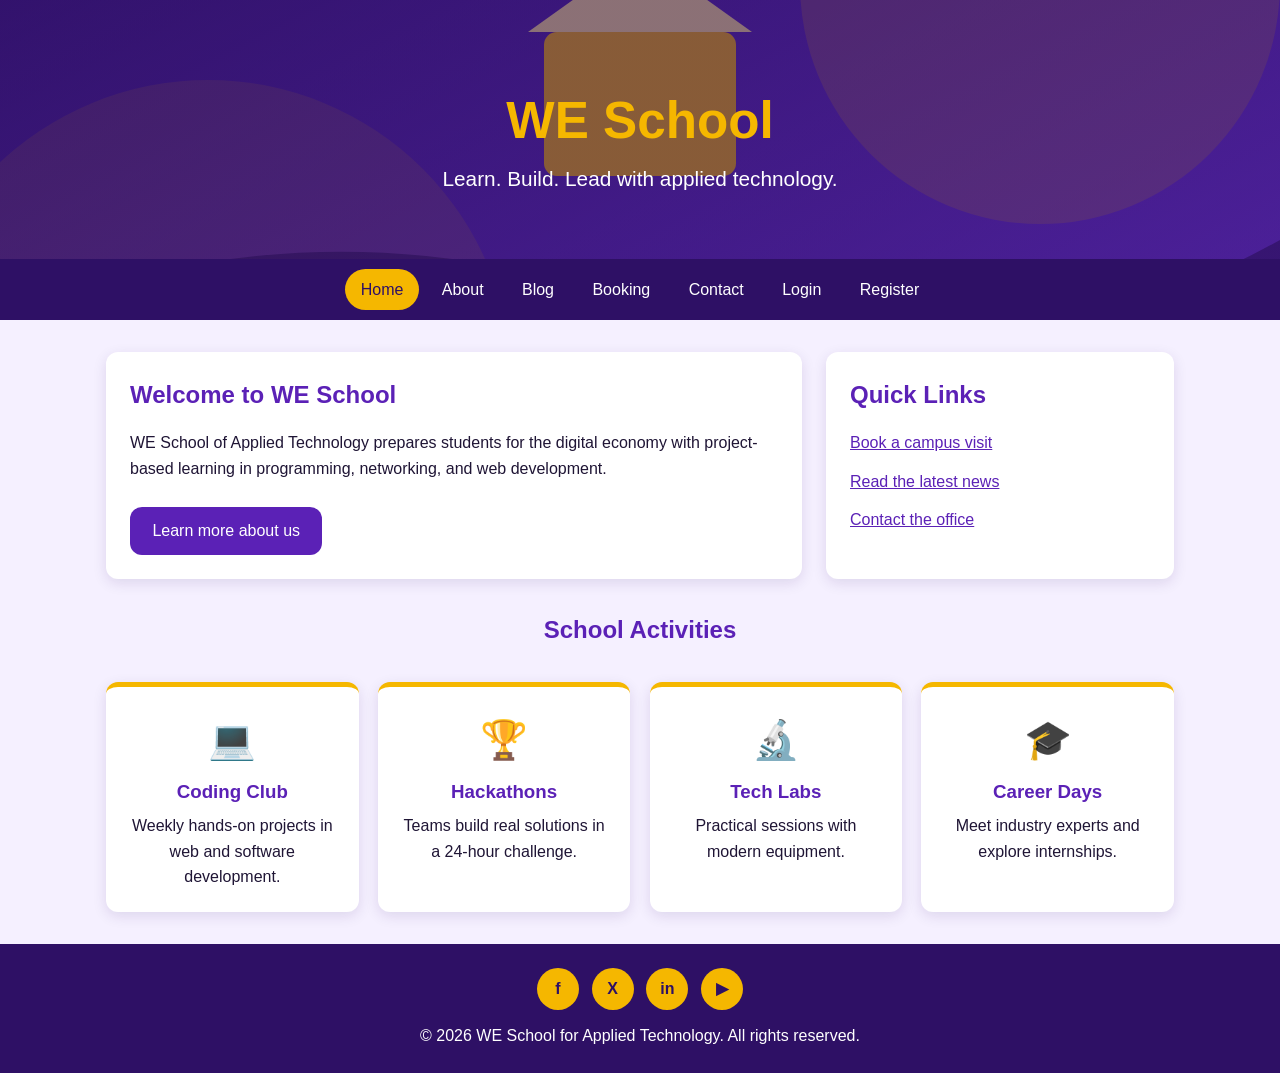
==== index.html @ 04f9cee4 "my internet is horrible" ====
<!DOCTYPE html>
<html lang="en">

<head>
  <meta charset="UTF-8">
  <meta name="viewport" content="width=device-width, initial-scale=1.0">
  <title>Home | WE School</title>
  <link rel="icon" type="image/svg+xml" href="img/favicon.svg">
  <link rel="stylesheet" href="style.css">
</head>

<body>
  <header class="site-header tall">
    <div class="hero">
      <h1>WE School</h1>
      <p>Learn. Build. Lead with applied technology.</p>
    </div>
    <nav class="navbar" aria-label="Main navigation"><a href="index.html" class="active" aria-current="page">Home</a><a
        href="about.html">About</a><a href="blog.html">Blog</a><a href="booking.html">Booking</a><a
        href="contact.html">Contact</a><a href="login.html">Login</a><a href="registration.html">Register</a></nav>
  </header>
  <main>
    <section class="home-grid">
      <article class="panel">
        <h2>Welcome to WE School</h2>
        <p>WE School of Applied Technology prepares students for the digital economy with project-based learning in
          programming, networking, and web development.</p>
        <p><br><a class="btn" href="about.html">Learn more about us</a></p>
      </article>
      <aside class="panel">
        <h2>Quick Links</h2>
        <ul class="info">
          <li><a href="booking.html">Book a campus visit</a></li>
          <li><a href="blog.html">Read the latest news</a></li>
          <li><a href="contact.html">Contact the office</a></li>
        </ul>
      </aside>
    </section>
    <section aria-labelledby="act">
      <h2 id="act" style="margin-top:2rem;text-align:center">School Activities</h2>
      <div class="cards">
        <article class="card">
          <div class="icon">💻</div>
          <h3>Coding Club</h3>
          <p>Weekly hands-on projects in web and software development.</p>
        </article>
        <article class="card">
          <div class="icon">🏆</div>
          <h3>Hackathons</h3>
          <p>Teams build real solutions in a 24-hour challenge.</p>
        </article>
        <article class="card">
          <div class="icon">🔬</div>
          <h3>Tech Labs</h3>
          <p>Practical sessions with modern equipment.</p>
        </article>
        <article class="card">
          <div class="icon">🎓</div>
          <h3>Career Days</h3>
          <p>Meet industry experts and explore internships.</p>
        </article>
      </div>
    </section>
  </main>
  <footer>
    <div class="social">
      <a href="#" aria-label="Facebook">f</a>
      <a href="#" aria-label="X">X</a>
      <a href="#" aria-label="LinkedIn">in</a>
      <a href="#" aria-label="YouTube">&#9654;</a>
    </div>
    <p>&copy; 2026 WE School for Applied Technology. All rights reserved.</p>
  </footer>
</body>

</html>
---- style.css ----
:root {
  --purple: #5b21b6;
  --deep: #2e1065;
  --violet: #7c3aed;
  --gold: #f5b700;
  --soft: #f5f0ff;
  --ink: #1f1535;
  --radius: 12px
}

* {
  box-sizing: border-box;
  margin: 0;
  padding: 0
}

html {
  scroll-behavior: smooth
}

body {
  font-family: "Segoe UI", Tahoma, Arial, sans-serif;
  color: var(--ink);
  background: var(--soft);
  line-height: 1.6;
  display: flex;
  flex-direction: column;
  min-height: 100vh
}

img {
  max-width: 100%;
  display: block
}

a {
  color: var(--purple)
}

.site-header {
  background: linear-gradient(rgba(46, 16, 101, .55), rgba(46, 16, 101, .55)), url("img/banner.svg") center/cover;
  color: #fff;
  text-align: center
}

.site-header.tall .hero {
  padding: 5rem 1rem 4rem
}

.hero {
  padding: 2.5rem 1rem 2rem;
  animation: fadeDown .9s ease both
}

.hero h1 {
  font-size: clamp(1.8rem, 5vw, 3.2rem);
  color: var(--gold)
}

.hero p {
  font-size: clamp(1rem, 2.5vw, 1.3rem)
}

.navbar {
  display: flex;
  flex-wrap: wrap;
  justify-content: center;
  gap: .4rem;
  background: var(--deep);
  padding: .6rem;
  position: sticky;
  top: 0;
  z-index: 10
}

.navbar a {
  color: #fff;
  text-decoration: none;
  padding: .5rem 1rem;
  border-radius: 999px;
  transition: background .25s, color .25s
}

.navbar a:hover,
.navbar a:focus-visible,
.navbar a.active {
  background: var(--gold);
  color: var(--deep);
  outline: none
}

main {
  flex: 1;
  width: 100%;
  max-width: 1100px;
  margin: 0 auto;
  padding: 2rem 1rem
}

h2 {
  color: var(--purple);
  margin-bottom: 1rem
}

.btn {
  display: inline-block;
  border: 0;
  cursor: pointer;
  background: var(--purple);
  color: #fff;
  padding: .7rem 1.4rem;
  border-radius: var(--radius);
  font-size: 1rem;
  text-decoration: none;
  transition: transform .2s, background .2s, color .2s
}

.btn:hover,
.btn:focus-visible {
  background: var(--gold);
  color: var(--deep);
  transform: translateY(-2px);
  outline: none
}

.btn:active {
  transform: scale(.96)
}

.home-grid {
  display: grid;
  grid-template-columns: 2fr 1fr;
  gap: 1.5rem
}

.panel {
  background: #fff;
  border-radius: var(--radius);
  padding: 1.5rem;
  box-shadow: 0 4px 14px rgba(46, 16, 101, .12)
}

.cards {
  display: flex;
  flex-wrap: wrap;
  gap: 1.2rem;
  justify-content: center;
  margin-top: 2rem
}

.card {
  flex: 1 1 220px;
  max-width: 260px;
  background: #fff;
  border-top: 5px solid var(--gold);
  border-radius: var(--radius);
  padding: 1.4rem;
  text-align: center;
  box-shadow: 0 4px 14px rgba(46, 16, 101, .12);
  transition: transform .3s
}

.card:hover {
  transform: translateY(-8px)
}

.card .icon {
  font-size: 2.4rem;
  animation: pulse 2.4s ease-in-out infinite
}

.card h3 {
  color: var(--purple);
  margin: .4rem 0
}

.center-wrap {
  display: flex;
  justify-content: center;
  align-items: center;
  min-height: 60vh
}

form.panel {
  width: 100%;
  max-width: 460px
}

.field {
  display: flex;
  flex-direction: column;
  gap: .3rem;
  margin-bottom: 1rem
}

label {
  font-weight: 600
}

input,
select,
textarea {
  font: inherit;
  padding: .65rem .8rem;
  border: 2px solid #d8c8f5;
  border-radius: 8px;
  background: #fff;
  transition: border-color .25s, box-shadow .25s, transform .25s
}

input:hover,
select:hover,
textarea:hover {
  border-color: var(--violet)
}

input:focus,
select:focus,
textarea:focus {
  outline: none;
  border-color: var(--gold);
  box-shadow: 0 0 0 4px rgba(245, 183, 0, .3)
}

input[type=checkbox],
input[type=radio] {
  accent-color: var(--purple);
  width: 1.1rem;
  height: 1.1rem
}

.form-grid {
  display: grid;
  grid-template-columns: max-content 1fr;
  gap: 1rem 1.2rem;
  align-items: center
}

.form-grid .full {
  grid-column: 1/-1
}

.inline {
  display: flex;
  align-items: center;
  gap: .5rem
}

.radio-row {
  display: flex;
  gap: 1.2rem;
  flex-wrap: wrap
}

.booking-grid {
  display: grid;
  grid-template-columns: repeat(2, 1fr);
  gap: 1rem 1.5rem
}

.booking-grid .full {
  grid-column: 1/-1
}

.blog-grid {
  display: grid;
  grid-template-columns: repeat(3, 1fr);
  gap: 1.5rem
}

.post {
  background: #fff;
  border-radius: var(--radius);
  overflow: hidden;
  display: flex;
  flex-direction: column;
  box-shadow: 0 4px 14px rgba(46, 16, 101, .12);
  transition: transform .3s
}

.post:hover {
  transform: translateY(-6px)
}

.post img {
  height: 170px;
  width: 100%;
  object-fit: cover
}

.post .body {
  padding: 1.1rem;
  display: flex;
  flex-direction: column;
  gap: .6rem;
  flex: 1
}

.post h3 {
  color: var(--purple)
}

.post .btn {
  margin-top: auto;
  align-self: flex-start
}

.mv {
  display: grid;
  grid-template-columns: 1fr 1fr;
  gap: 1.5rem;
  margin-bottom: 2.5rem
}

.staff {
  display: flex;
  gap: 1.2rem;
  flex-wrap: nowrap
}

.staff .card {
  flex: 1;
  max-width: none
}

.avatar {
  width: 84px;
  height: 84px;
  border-radius: 50%;
  margin: 0 auto .6rem;
  background: var(--purple);
  color: var(--gold);
  display: flex;
  align-items: center;
  justify-content: center;
  font-size: 1.8rem;
  font-weight: 700;
  border: 4px solid var(--gold)
}

.contact-grid {
  display: grid;
  grid-template-columns: 1.4fr 1fr;
  gap: 1.5rem;
  align-items: start
}

.contact-grid form.panel {
  max-width: none
}

.info li {
  list-style: none;
  margin-bottom: .8rem
}

footer {
  background: var(--deep);
  color: #fff;
  text-align: center;
  padding: 1.5rem 1rem
}

.social {
  display: flex;
  justify-content: center;
  gap: .8rem;
  margin-bottom: .8rem
}

.social a {
  width: 42px;
  height: 42px;
  border-radius: 50%;
  background: var(--gold);
  color: var(--deep);
  display: flex;
  align-items: center;
  justify-content: center;
  text-decoration: none;
  font-weight: 700;
  transition: transform .3s, background .3s
}

.social a:hover,
.social a:focus-visible {
  transform: rotate(360deg) scale(1.1);
  background: #fff;
  outline: none
}

@keyframes fadeDown {
  from {
    opacity: 0;
    transform: translateY(-24px)
  }

  to {
    opacity: 1;
    transform: none
  }
}

@keyframes pulse {

  0%,
  100% {
    transform: scale(1)
  }

  50% {
    transform: scale(1.15)
  }
}

@media (max-width:900px) {
  .blog-grid {
    grid-template-columns: repeat(2, 1fr)
  }

  .home-grid,
  .contact-grid {
    grid-template-columns: 1fr
  }

  .staff {
    flex-wrap: wrap
  }

  .staff .card {
    flex: 1 1 200px
  }
}

@media (max-width:600px) {

  .blog-grid,
  .mv,
  .booking-grid {
    grid-template-columns: 1fr
  }

  .staff {
    flex-direction: column
  }

  .staff .card {
    max-width: none
  }

  .form-grid {
    grid-template-columns: 1fr
  }

  .navbar a {
    padding: .45rem .7rem;
    font-size: .9rem
  }
}

@media (prefers-reduced-motion:reduce) {
  * {
    animation: none !important;
    transition: none !important
  }
}
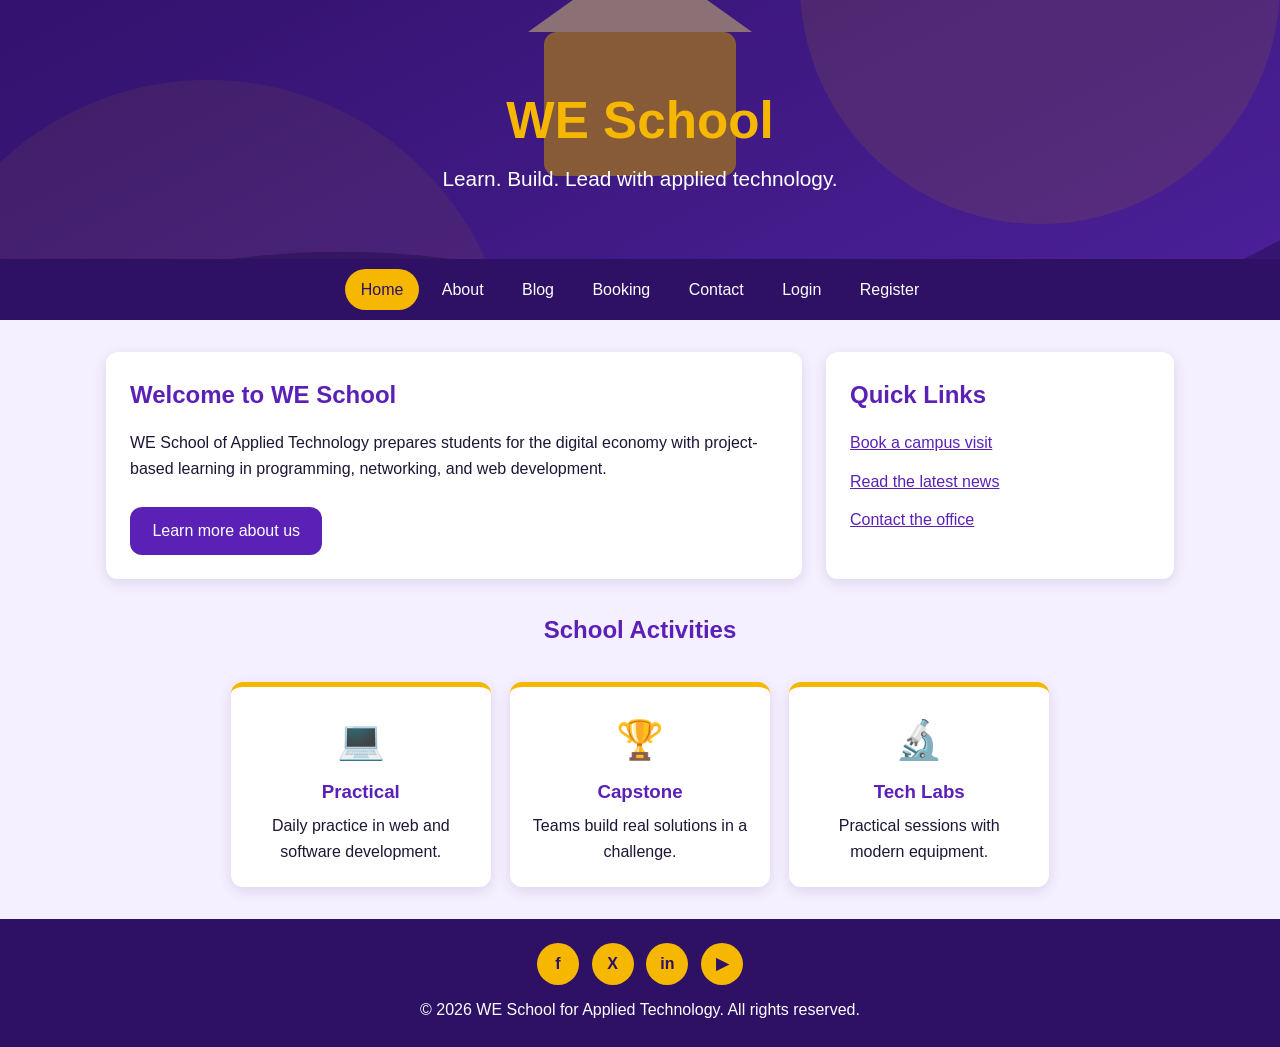
==== commit 177872aa: "Added another branch for the field training" ====
--- a/index.html
+++ b/index.html
@@ -41,23 +41,18 @@
       <div class="cards">
         <article class="card">
           <div class="icon">💻</div>
-          <h3>Coding Club</h3>
-          <p>Weekly hands-on projects in web and software development.</p>
+          <h3>Practical</h3>
+          <p>Daily practice in web and software development.</p>
         </article>
         <article class="card">
           <div class="icon">🏆</div>
-          <h3>Hackathons</h3>
-          <p>Teams build real solutions in a 24-hour challenge.</p>
+          <h3>Capstone</h3>
+          <p>Teams build real solutions in a challenge.</p>
         </article>
         <article class="card">
           <div class="icon">🔬</div>
           <h3>Tech Labs</h3>
           <p>Practical sessions with modern equipment.</p>
-        </article>
-        <article class="card">
-          <div class="icon">🎓</div>
-          <h3>Career Days</h3>
-          <p>Meet industry experts and explore internships.</p>
         </article>
       </div>
     </section>
--- a/style.css
+++ b/style.css
@@ -453,8 +453,8 @@
   }
 
   .navbar a {
-    padding: .45rem .7rem;
-    font-size: .9rem
+    padding: 0.45rem 0.7rem;
+    font-size: 0.9rem
   }
 }
 
